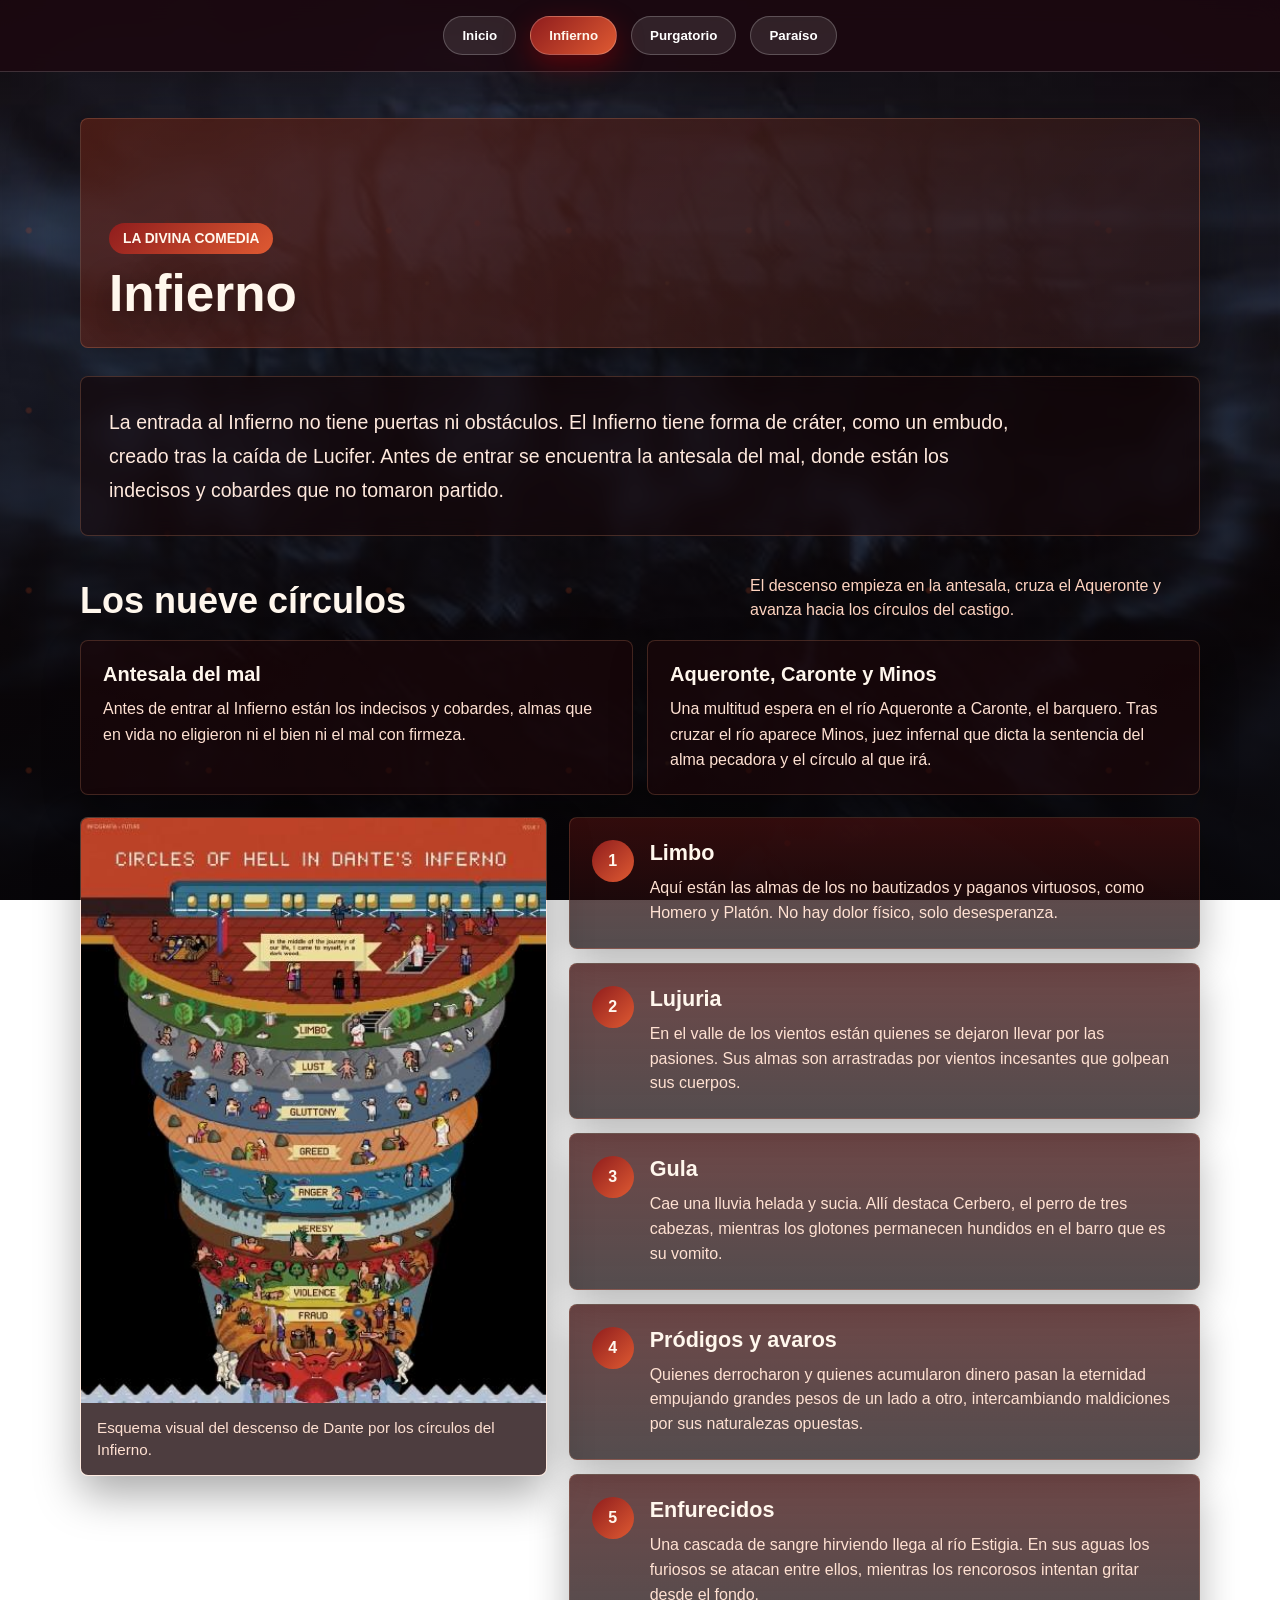
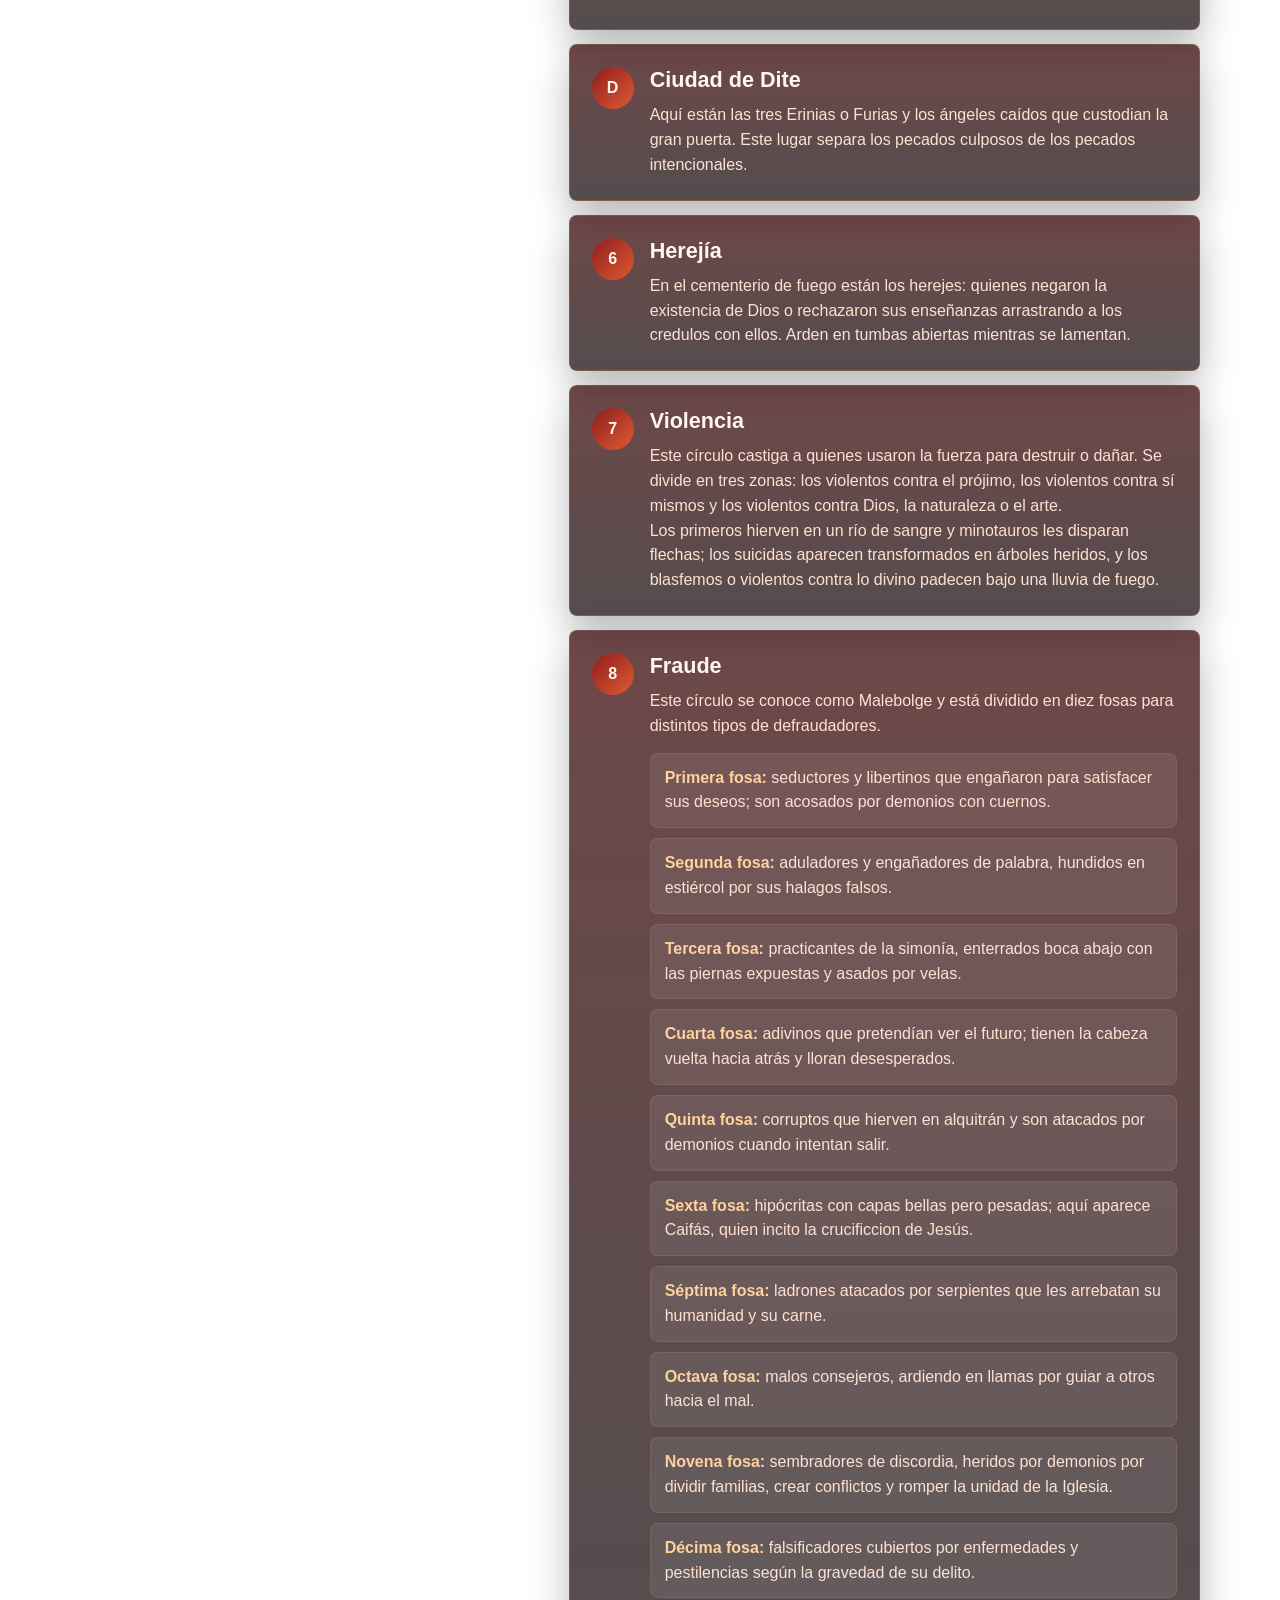
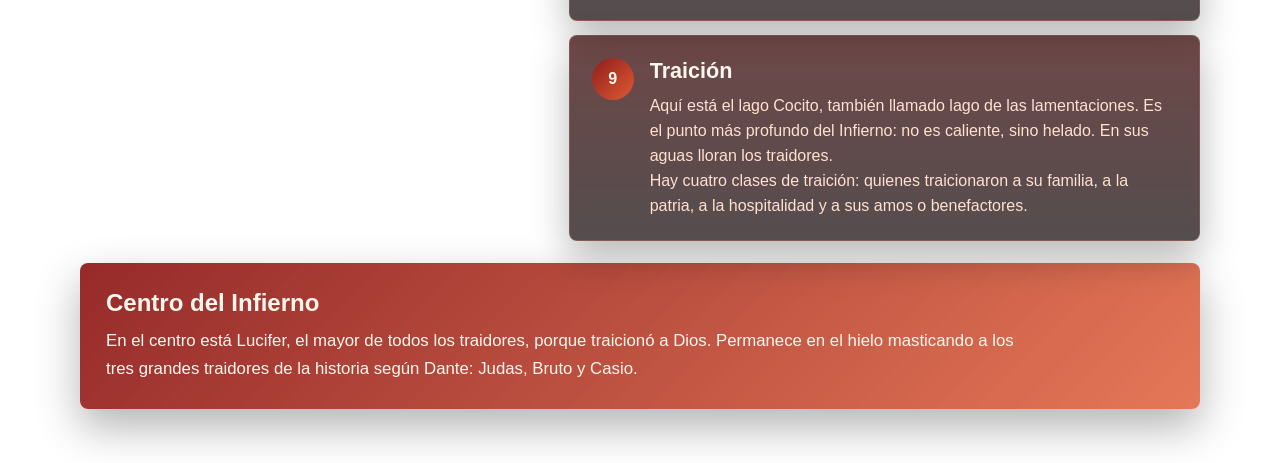
==== paginas/infierno.html @ 7ec5584b "Add files via upload" ====
<!DOCTYPE html>
<html lang="es">

<head>
    <meta charset="UTF-8">
    <meta name="viewport" content="width=device-width, initial-scale=1.0">
    <title>Infierno</title>
    <link rel="stylesheet" href="../archivos/styles_inf.css">
</head>

<body>
    <nav class="menu" aria-label="Navegación principal">
        <button onclick="location.href='../index.html'">Inicio</button>
        <button class="activo" onclick="location.href='infierno.html'">Infierno</button>
        <button onclick="location.href='purgatorio.html'">Purgatorio</button>
        <button onclick="location.href='paraiso.html'">Paraíso</button>
    </nav>

    <main>
        <section class="hero">
            <span>La Divina Comedia</span>
            <h1>Infierno</h1>
        </section>

        <section class="contenido">
            <p>
                La entrada al Infierno no tiene puertas ni obstáculos. El Infierno tiene forma de cráter, como un
                embudo, creado tras la caída de Lucifer. Antes de entrar se encuentra la antesala del mal, donde están
                los indecisos y cobardes que no tomaron partido.
            </p>
        </section>

        <section>
            <div class="seccion-titulo">
                <h2>Los nueve círculos</h2>
                <p>El descenso empieza en la antesala, cruza el Aqueronte y avanza hacia los círculos del castigo.</p>
            </div>

            <div class="preludios">
                <article class="preludio">
                    <h3>Antesala del mal</h3>
                    <p>
                        Antes de entrar al Infierno están los indecisos y cobardes, almas que en vida no eligieron ni el
                        bien ni el mal con firmeza.
                    </p>
                </article>

                <article class="preludio">
                    <h3>Aqueronte, Caronte y Minos</h3>
                    <p>
                        Una multitud espera en el río Aqueronte a Caronte, el barquero. Tras cruzar el río aparece Minos,
                        juez infernal que dicta la sentencia del alma pecadora y el círculo al que irá.
                    </p>
                </article>
            </div>

            <div class="mapa-infierno">
                <figure class="esquema">
                    <img src="../imagenes/esquema_inf.jpg" alt="Esquema de los círculos del Infierno">
                    <figcaption>Esquema visual del descenso de Dante por los círculos del Infierno.</figcaption>
                </figure>

                <div class="bloques">
                <article class="bloque">
                    <div class="nivel">
                        <span class="numero">1</span>
                        <div>
                            <h3>Limbo</h3>
                            <p>
                                Aquí están las almas de los no bautizados y paganos virtuosos, como Homero y Platón.
                                No hay dolor físico, solo desesperanza.
                            </p>
                        </div>
                    </div>
                </article>

                <article class="bloque">
                    <div class="nivel">
                        <span class="numero">2</span>
                        <div>
                            <h3>Lujuria</h3>
                            <p>
                                En el valle de los vientos están quienes se dejaron llevar por las pasiones. Sus almas
                                son arrastradas por vientos incesantes que golpean sus cuerpos.
                            </p>
                        </div>
                    </div>
                </article>

                <article class="bloque">
                    <div class="nivel">
                        <span class="numero">3</span>
                        <div>
                            <h3>Gula</h3>
                            <p>
                                Cae una lluvia helada y sucia. Allí destaca Cerbero, el perro de tres cabezas, mientras
                                los glotones permanecen hundidos en el barro que es su vomito.
                            </p>
                        </div>
                    </div>
                </article>

                <article class="bloque">
                    <div class="nivel">
                        <span class="numero">4</span>
                        <div>
                            <h3>Pródigos y avaros</h3>
                            <p>
                                Quienes derrocharon y quienes acumularon dinero pasan la eternidad empujando grandes
                                pesos de un lado a otro, intercambiando maldiciones por sus naturalezas opuestas.
                            </p>
                        </div>
                    </div>
                </article>

                <article class="bloque">
                    <div class="nivel">
                        <span class="numero">5</span>
                        <div>
                            <h3>Enfurecidos</h3>
                            <p>
                                Una cascada de sangre hirviendo llega al río Estigia. En sus aguas los furiosos se atacan
                                entre ellos, mientras los rencorosos intentan gritar desde el fondo.
                            </p>
                        </div>
                    </div>
                </article>

                <article class="bloque">
                    <div class="nivel">
                        <span class="numero">D</span>
                        <div>
                            <h3>Ciudad de Dite</h3>
                            <p>
                                Aquí están las tres Erinias o Furias y los ángeles caídos que custodian la gran puerta.
                                Este lugar separa los pecados culposos de los pecados intencionales.
                            </p>
                        </div>
                    </div>
                </article>

                <article class="bloque">
                    <div class="nivel">
                        <span class="numero">6</span>
                        <div>
                            <h3>Herejía</h3>
                            <p>
                                En el cementerio de fuego están los herejes: quienes negaron la existencia de Dios o
                                rechazaron sus enseñanzas  arrastrando a los credulos con ellos. Arden en tumbas abiertas mientras se lamentan.
                            </p>
                        </div>
                    </div>
                </article>

                <article class="bloque">
                    <div class="nivel">
                        <span class="numero">7</span>
                        <div>
                            <h3>Violencia</h3>
                            <p>
                                Este círculo castiga a quienes usaron la fuerza para destruir o dañar. Se divide en tres
                                zonas: los violentos contra el prójimo, los violentos contra sí mismos y los violentos
                                contra Dios, la naturaleza o el arte.
                            </p>
                            <p>
                                Los primeros hierven en un río de sangre y minotauros les disparan flechas; los suicidas aparecen transformados en árboles
                                heridos, y los blasfemos o violentos contra lo divino padecen bajo una lluvia de fuego.
                            </p>
                        </div>
                    </div>
                </article>

                <article class="bloque">
                    <div class="nivel">
                        <span class="numero">8</span>
                        <div>
                            <h3>Fraude</h3>
                            <p>
                                Este círculo se conoce como Malebolge y está dividido en diez fosas para distintos tipos
                                de defraudadores.
                            </p>
                            <div class="fosas">
                                <p><strong>Primera fosa:</strong> seductores y libertinos que engañaron para satisfacer sus deseos; son acosados por demonios con cuernos.</p>
                                <p><strong>Segunda fosa:</strong> aduladores y engañadores de palabra, hundidos en estiércol por sus halagos falsos.</p>
                                <p><strong>Tercera fosa:</strong> practicantes de la simonía, enterrados boca abajo con las piernas expuestas y asados por velas.</p>
                                <p><strong>Cuarta fosa:</strong> adivinos que pretendían ver el futuro; tienen la cabeza vuelta hacia atrás y lloran desesperados.</p>
                                <p><strong>Quinta fosa:</strong> corruptos que hierven en alquitrán y son atacados por demonios cuando intentan salir.</p>
                                <p><strong>Sexta fosa:</strong> hipócritas con capas bellas pero pesadas; aquí aparece Caifás, quien incito la crucificcion de Jesús.</p>
                                <p><strong>Séptima fosa:</strong> ladrones atacados por serpientes que les arrebatan su humanidad y su carne.</p>
                                <p><strong>Octava fosa:</strong> malos consejeros, ardiendo en llamas por guiar a otros hacia el mal.</p>
                                <p><strong>Novena fosa:</strong> sembradores de discordia, heridos por demonios por dividir familias, crear conflictos y romper la unidad de la Iglesia.</p>
                                <p><strong>Décima fosa:</strong> falsificadores cubiertos por enfermedades y pestilencias según la gravedad de su delito.</p>
                            </div>
                        </div>
                    </div>
                </article>

                <article class="bloque">
                    <div class="nivel">
                        <span class="numero">9</span>
                        <div>
                            <h3>Traición</h3>
                            <p>
                                Aquí está el lago Cocito, también llamado lago de las lamentaciones. Es el punto más
                                profundo del Infierno: no es caliente, sino helado. En sus aguas lloran los traidores.
                            </p>
                            <p>
                                Hay cuatro clases de traición: quienes traicionaron a su familia, a la patria, a la
                                hospitalidad y a sus amos o benefactores.
                            </p>
                        </div>
                    </div>
                </article>
                </div>
            </div>

            <article class="nota">
                <h3>Centro del Infierno</h3>
                <p>
                    En el centro está Lucifer, el mayor de todos los traidores, porque traicionó a Dios. Permanece en el
                    hielo masticando a los tres grandes traidores de la historia según Dante: Judas, Bruto y Casio.
                </p>
            </article>
        </section>
    </main>
</body>

</html>
---- archivos/styles_inf.css ----
* {
    margin: 0;
    padding: 0;
    box-sizing: border-box;
}

body {
    min-height: 100vh;
    font-family: "Segoe UI", Arial, sans-serif;
    color: #fff7ed;
    background:
        linear-gradient(180deg, rgba(28, 5, 5, 0.42), rgba(7, 5, 8, 0.92)),
        url("../imagenes/fonfo_inf.jpg");
    background-size: cover;
    background-position: center;
    background-attachment: fixed;
}

body::before {
    content: "";
    position: fixed;
    inset: 0;
    pointer-events: none;
    background:
        radial-gradient(circle at 16% 28%, rgba(255, 88, 35, 0.22) 0 2px, transparent 4px),
        radial-gradient(circle at 78% 18%, rgba(255, 196, 87, 0.16) 0 1px, transparent 3px),
        radial-gradient(circle at 54% 72%, rgba(205, 36, 20, 0.22) 0 2px, transparent 4px);
    background-size: 180px 180px, 240px 240px, 310px 310px;
    opacity: 0.75;
}

.menu {
    position: fixed;
    top: 0;
    left: 0;
    width: 100%;
    min-height: 72px;
    padding: 14px 22px;
    background: rgba(28, 8, 16, 0.88);
    backdrop-filter: blur(12px);
    border-bottom: 1px solid rgba(255, 255, 255, 0.16);
    display: flex;
    justify-content: center;
    align-items: center;
    gap: 14px;
    z-index: 10;
}

.menu button {
    padding: 11px 18px;
    border: 1px solid rgba(255, 255, 255, 0.22);
    border-radius: 999px;
    background: rgba(255, 255, 255, 0.1);
    color: white;
    cursor: pointer;
    font-weight: 700;
    letter-spacing: 0;
    transition: transform 0.25s ease, background 0.25s ease, box-shadow 0.25s ease;
}

.menu button:hover {
    transform: translateY(-2px);
    background: rgba(255, 255, 255, 0.17);
}

.menu .activo {
    color: #fff7ed;
    background: linear-gradient(135deg, #8f1d1d, #df5a32);
    box-shadow: 0 10px 28px rgba(204, 0, 0, 0.34);
}

main {
    position: relative;
    z-index: 1;
    width: min(1120px, calc(100% - 36px));
    margin: 0 auto;
    padding: 118px 0 54px;
}

.hero {
    min-height: 230px;
    display: grid;
    align-content: end;
    padding: 28px;
    border-radius: 8px;
    overflow: hidden;
    background:
        linear-gradient(135deg, rgba(255, 99, 51, 0.2), rgba(255, 255, 255, 0.05)),
        rgba(28, 7, 10, 0.68);
    border: 1px solid rgba(255, 165, 120, 0.22);
    box-shadow: 0 26px 70px rgba(0, 0, 0, 0.44);
}

.hero span {
    width: fit-content;
    margin-bottom: 14px;
    padding: 8px 14px;
    border-radius: 999px;
    color: #fff7ed;
    background: linear-gradient(135deg, #8f1d1d, #df5a32);
    font-size: 0.86rem;
    font-weight: 800;
    text-transform: uppercase;
}

h1 {
    max-width: 850px;
    font-size: clamp(1.9rem, 4vw, 3.25rem);
    line-height: 1;
    letter-spacing: 0;
    text-shadow: 0 8px 30px rgba(0, 0, 0, 0.46);
}

.contenido {
    margin: 28px 0 32px;
    padding: 28px;
    border-radius: 8px;
    background: rgba(22, 8, 10, 0.62);
    border: 1px solid rgba(255, 165, 120, 0.22);
    backdrop-filter: blur(10px);
}

.contenido p {
    max-width: 920px;
    font-size: clamp(1.05rem, 2vw, 1.22rem);
    line-height: 1.75;
    color: #ffe9dd;
}

.seccion-titulo {
    margin: 38px 0 18px;
    display: flex;
    align-items: end;
    justify-content: space-between;
    gap: 18px;
}

.seccion-titulo h2 {
    font-size: clamp(1.6rem, 3vw, 2.25rem);
}

.seccion-titulo p {
    max-width: 450px;
    color: #ffd4c0;
    line-height: 1.5;
}

.bloques {
    display: grid;
    gap: 14px;
}

.bloque {
    min-height: 0;
    padding: 22px;
    border-radius: 8px;
    color: #fff7ed;
    background: linear-gradient(180deg, rgba(64, 14, 14, 0.76), rgba(19, 8, 10, 0.72));
    border: 1px solid rgba(255, 165, 120, 0.18);
    box-shadow: 0 16px 38px rgba(0, 0, 0, 0.28);
    transition: transform 0.25s ease, background 0.25s ease, border-color 0.25s ease;
}

.bloque:hover {
    transform: translateX(6px);
    background: linear-gradient(180deg, rgba(92, 22, 17, 0.84), rgba(25, 8, 10, 0.76));
    border-color: rgba(255, 196, 87, 0.56);
}

.mapa-infierno {
    display: grid;
    grid-template-columns: minmax(280px, 0.85fr) minmax(0, 1.15fr);
    gap: 22px;
    align-items: start;
}

.esquema {
    position: sticky;
    top: 96px;
    overflow: hidden;
    border-radius: 8px;
    background: rgba(255, 255, 255, 0.1);
    border: 1px solid rgba(255, 165, 120, 0.22);
    box-shadow: 0 18px 44px rgba(0, 0, 0, 0.34);
}

.esquema img {
    display: block;
    width: 100%;
    height: auto;
}

.esquema figcaption {
    padding: 14px 16px;
    color: #ffe1d2;
    font-size: 0.95rem;
    line-height: 1.45;
    background: rgba(28, 7, 10, 0.78);
}

.nivel {
    display: grid;
    grid-template-columns: 42px 1fr;
    gap: 16px;
    align-items: start;
}

.numero {
    display: inline-grid;
    place-items: center;
    width: 42px;
    height: 42px;
    border-radius: 50%;
    color: #fff7ed;
    background: linear-gradient(135deg, #8f1d1d, #df5a32);
    font-weight: 900;
}

.bloque h3 {
    margin-bottom: 10px;
    font-size: 1.35rem;
}

.bloque p {
    color: #ffe1d2;
    font-size: 1rem;
    line-height: 1.55;
}

.fosas {
    margin-top: 14px;
    display: grid;
    gap: 10px;
}

.fosas p {
    padding: 12px 14px;
    border-radius: 8px;
    background: rgba(255, 255, 255, 0.08);
    border: 1px solid rgba(255, 165, 120, 0.14);
}

.fosas strong {
    color: #ffd19f;
}

.preludios {
    display: grid;
    grid-template-columns: repeat(2, minmax(0, 1fr));
    gap: 14px;
    margin-bottom: 22px;
}

.preludio {
    padding: 22px;
    border-radius: 8px;
    color: #fff7ed;
    background: rgba(28, 7, 10, 0.66);
    border: 1px solid rgba(255, 165, 120, 0.2);
    box-shadow: 0 16px 38px rgba(0, 0, 0, 0.24);
}

.preludio h3 {
    margin-bottom: 10px;
    font-size: 1.25rem;
}

.preludio p {
    color: #ffe1d2;
    line-height: 1.58;
}

.nota {
    margin-top: 22px;
    padding: 26px;
    border-radius: 8px;
    color: #fff7ed;
    background: linear-gradient(135deg, rgba(143, 29, 29, 0.94), rgba(223, 90, 50, 0.82));
    box-shadow: 0 18px 44px rgba(0, 0, 0, 0.3);
}

.nota h3 {
    margin-bottom: 10px;
    font-size: 1.5rem;
}

.nota p {
    max-width: 920px;
    line-height: 1.65;
    font-size: 1.05rem;
}

@media (max-width: 900px) {
    .mapa-infierno {
        grid-template-columns: 1fr;
    }

    .esquema {
        position: static;
        max-width: 520px;
    }

    .seccion-titulo {
        display: block;
    }

    .seccion-titulo p {
        margin-top: 8px;
    }
}

@media (max-width: 620px) {
    body {
        background-attachment: scroll;
    }

    .menu {
        gap: 8px;
        padding: 10px;
    }

    .menu button {
        padding: 9px 10px;
        font-size: 0.88rem;
    }

    main {
        width: min(100% - 24px, 1120px);
        padding-top: 104px;
    }

    .hero {
        min-height: 210px;
        padding: 22px 18px;
    }

    .contenido,
    .nota,
    .preludio {
        padding: 22px;
    }

    .preludios {
        grid-template-columns: 1fr;
    }
}
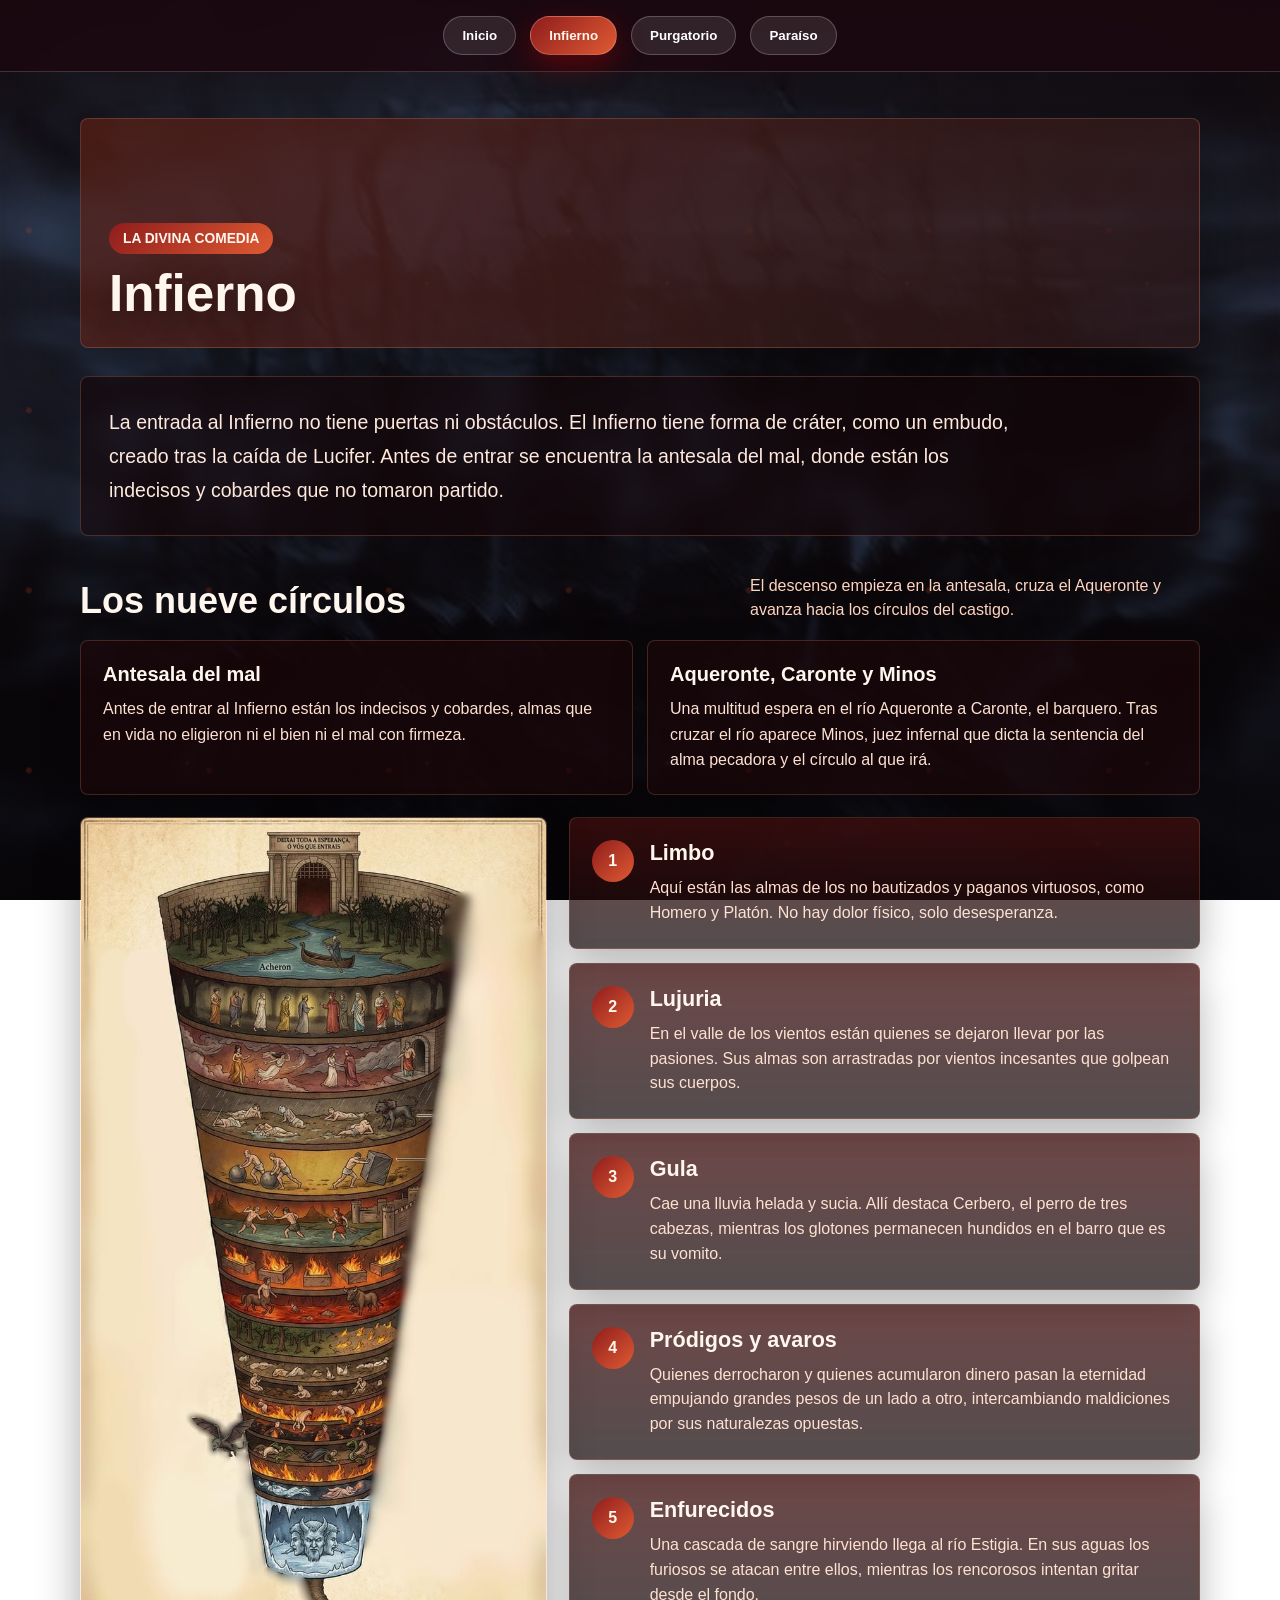
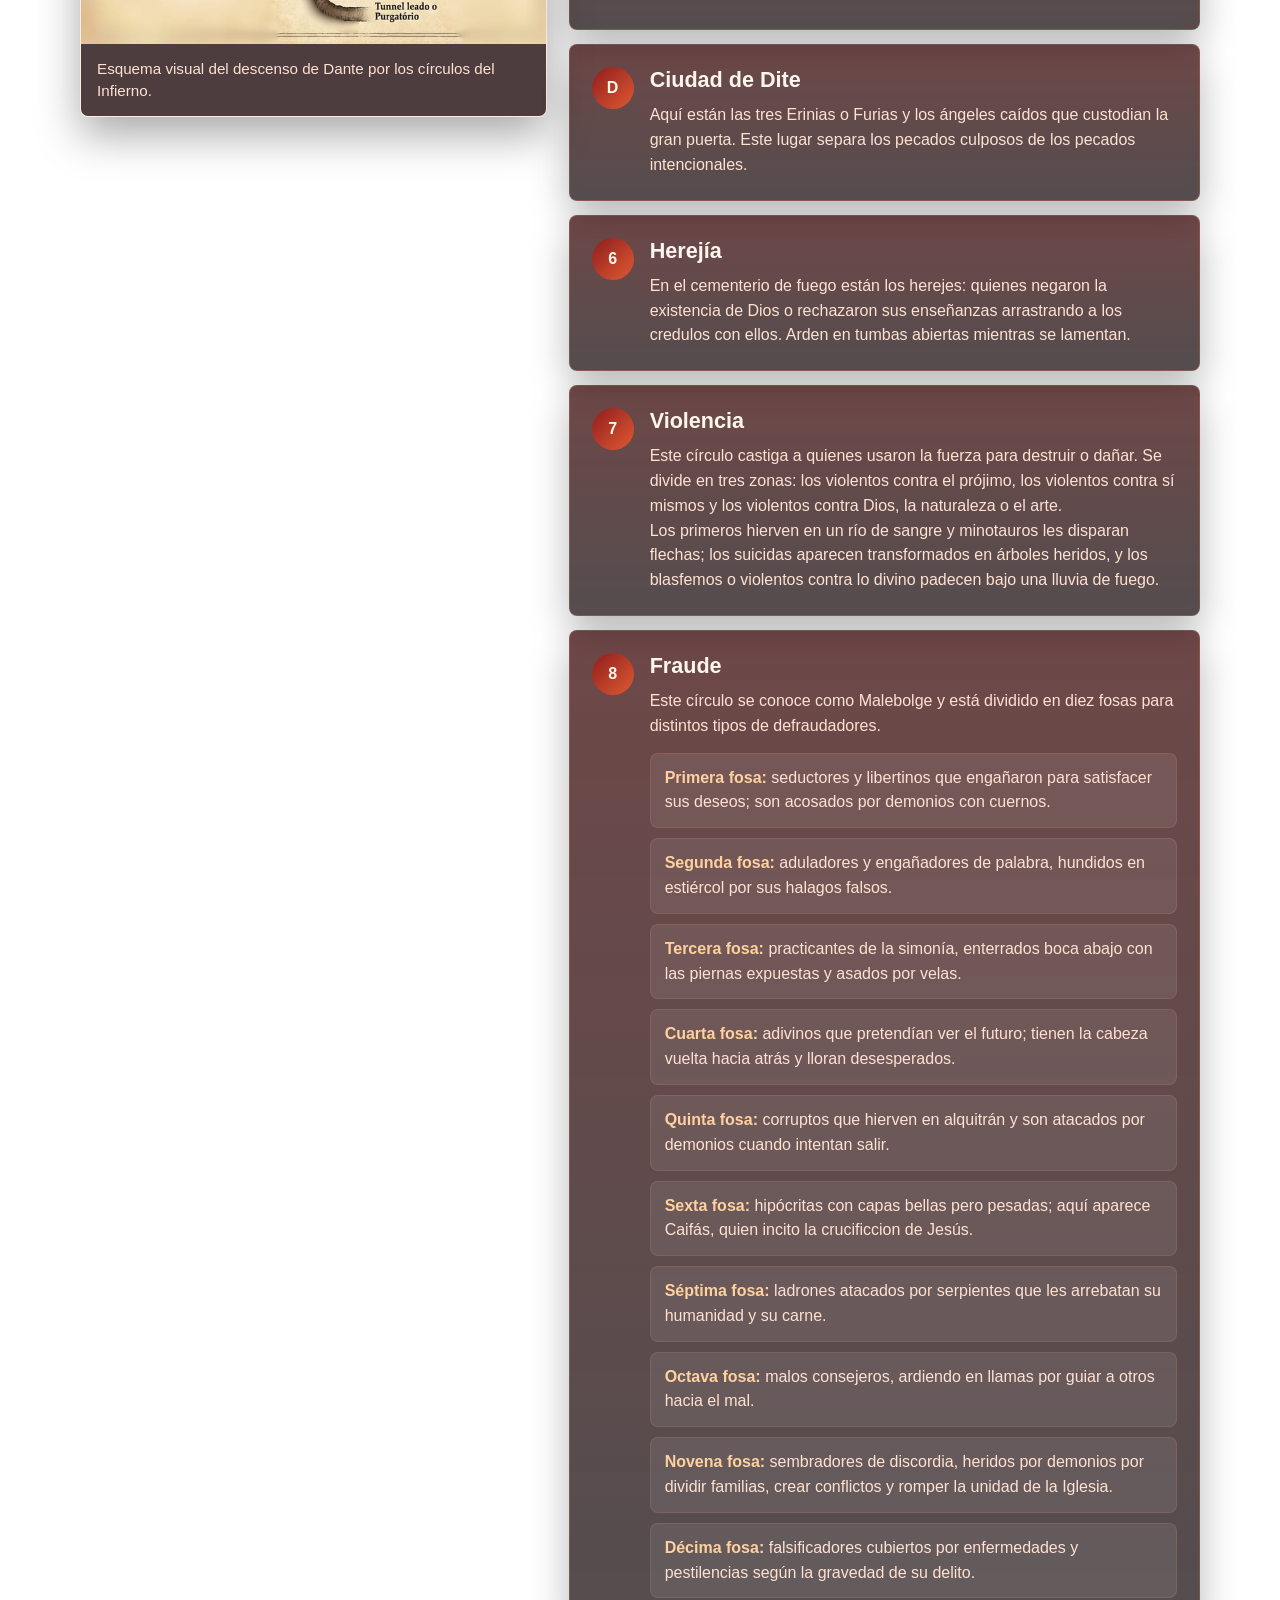
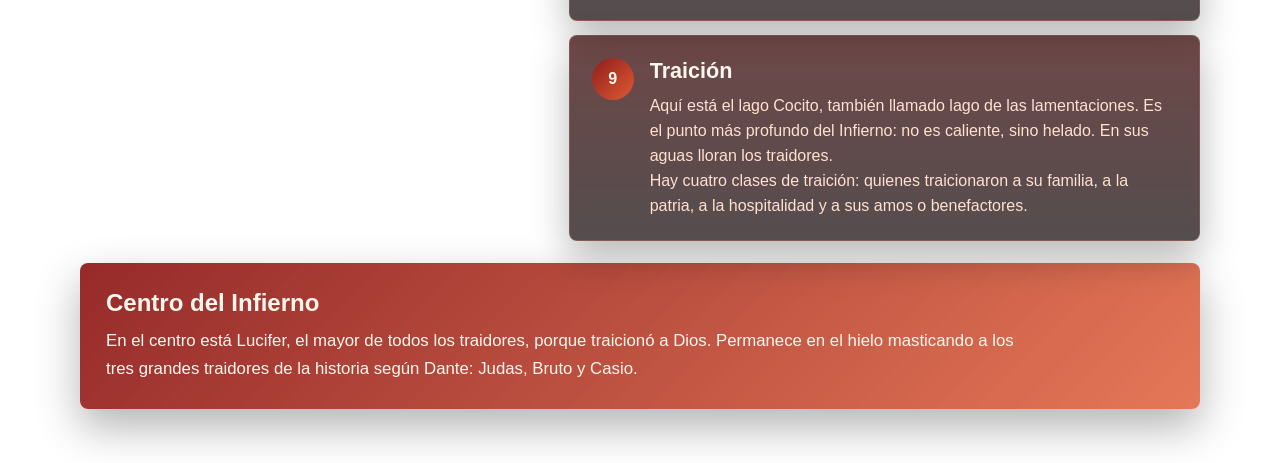
==== commit 7710d625: "Add files via upload" ====
--- a/paginas/infierno.html
+++ b/paginas/infierno.html
@@ -4,7 +4,8 @@
 <head>
     <meta charset="UTF-8">
     <meta name="viewport" content="width=device-width, initial-scale=1.0">
-    <title>Infierno</title>
+    <title>Infierno</title>
+    <link rel="icon" type="image/png" href="../imagenes/coco.png">
     <link rel="stylesheet" href="../archivos/styles_inf.css">
 </head>
 
@@ -56,7 +57,7 @@
 
             <div class="mapa-infierno">
                 <figure class="esquema">
-                    <img src="../imagenes/esquema_inf.jpg" alt="Esquema de los círculos del Infierno">
+                    <img src="../imagenes/esquema_inf.jpeg" alt="Esquema de los círculos del Infierno">
                     <figcaption>Esquema visual del descenso de Dante por los círculos del Infierno.</figcaption>
                 </figure>
 
